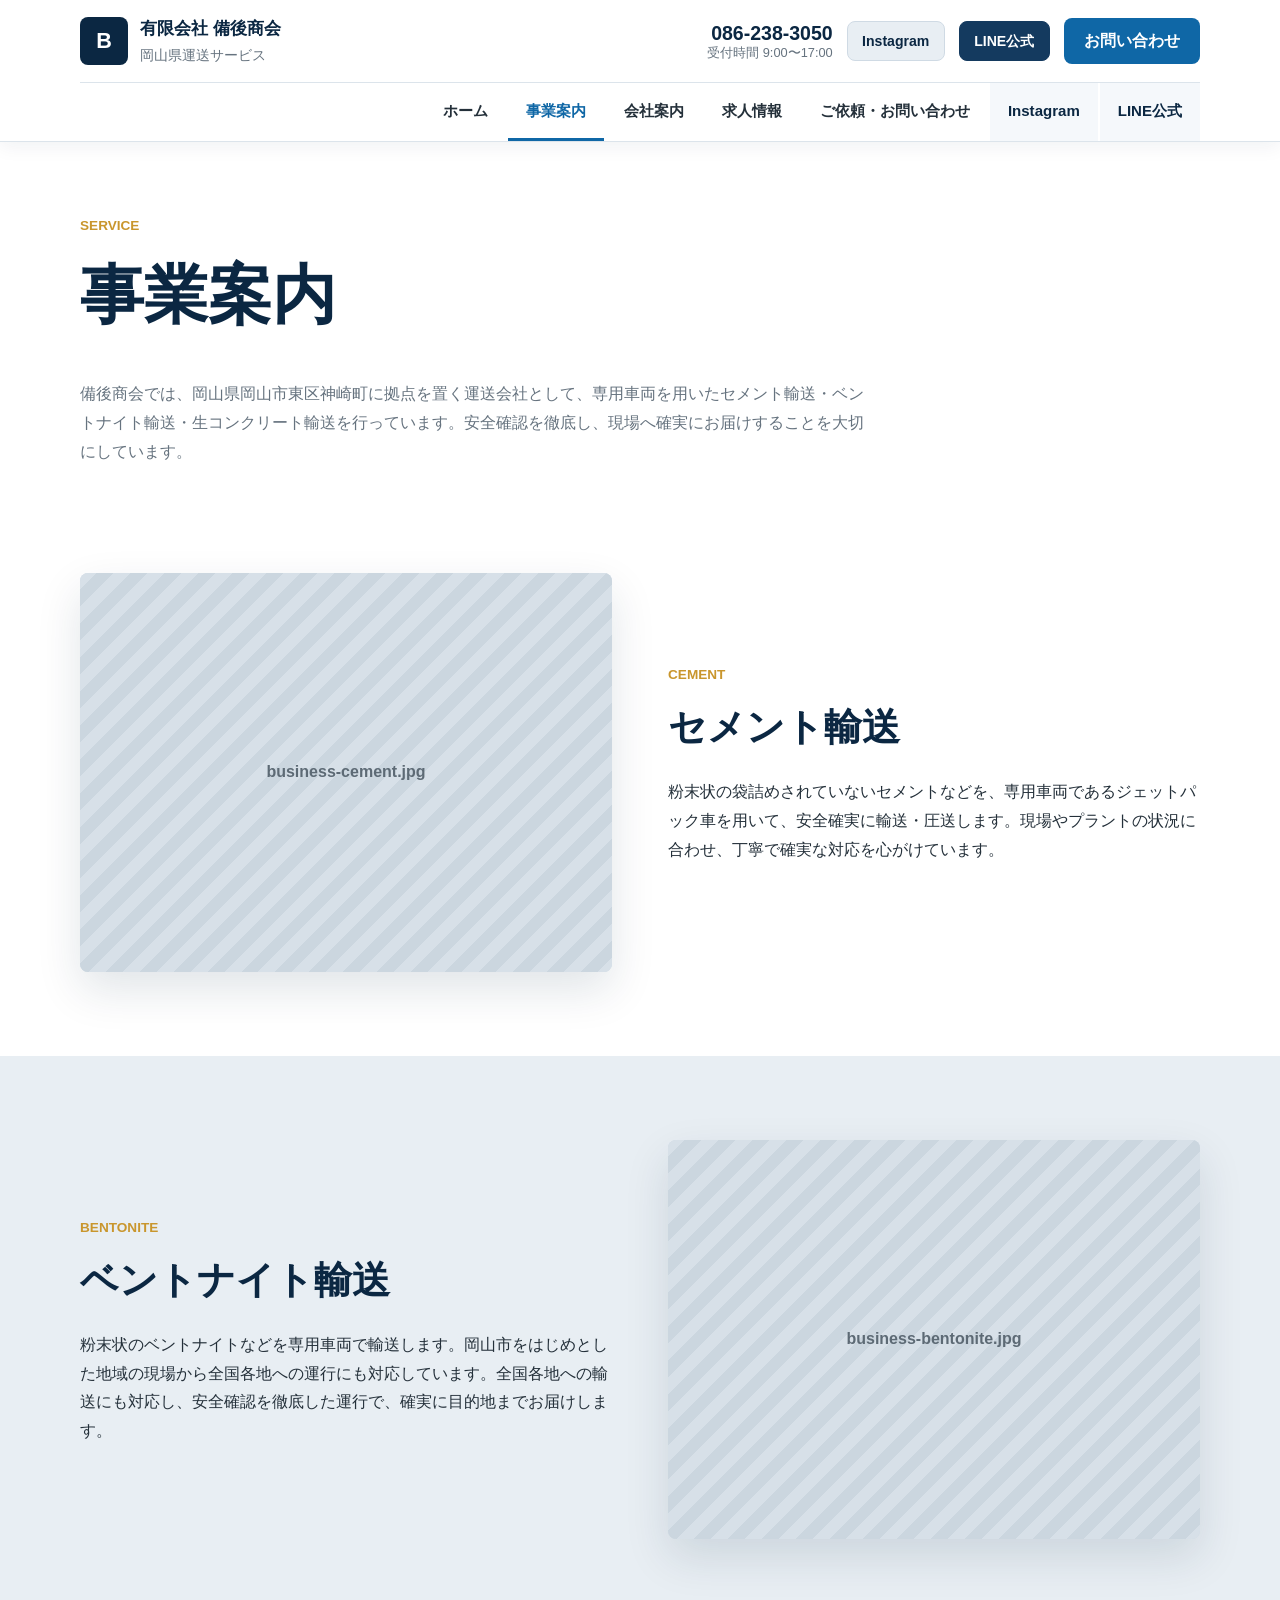
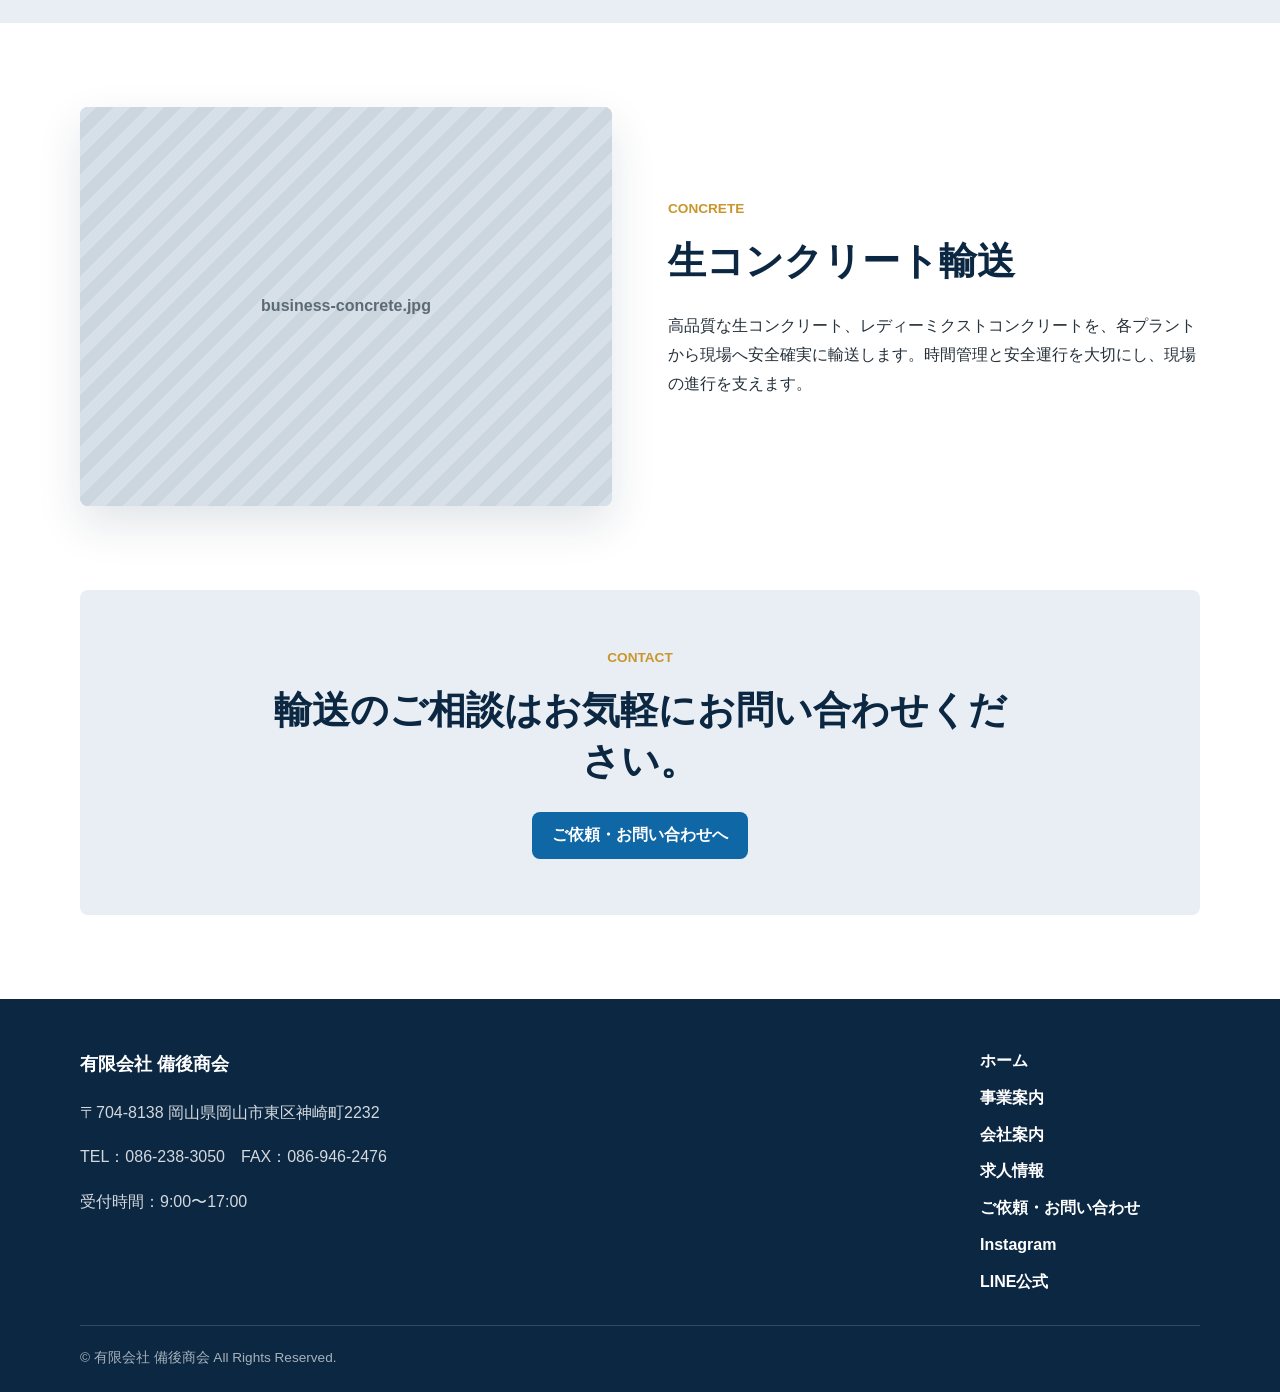
==== business.html @ 086ffa7c "Initial commit for Bingo Shokai website" ====
<!doctype html>
<html lang="ja">
  <head>
    <meta charset="utf-8">
    <meta name="viewport" content="width=device-width, initial-scale=1">
    <title>事業案内｜セメント輸送・ベントナイト輸送・生コンクリート輸送｜有限会社備後商会</title>
    <meta name="description" content="有限会社備後商会の事業案内ページです。専用車両によるセメント輸送、ベントナイト輸送、生コンクリート輸送を安全確実に行っています。">
    <meta property="og:site_name" content="有限会社備後商会">
    <meta property="og:type" content="website">
    <meta property="og:locale" content="ja_JP">
    <meta property="og:title" content="事業案内｜セメント輸送・ベントナイト輸送・生コンクリート輸送｜有限会社備後商会">
    <meta property="og:description" content="有限会社備後商会の事業案内ページです。専用車両によるセメント輸送、ベントナイト輸送、生コンクリート輸送を安全確実に行っています。">
    <meta property="og:image" content="/images/ogp.jpg">
    <meta name="twitter:card" content="summary_large_image">
    <link rel="stylesheet" href="assets/styles.css">
    <script>
      // SNSリンク設定: URL確定後に "#" を実際のURLへ差し替えてください。
      const INSTAGRAM_URL = "#";
      const LINE_URL = "#";
      window.SOCIAL_LINKS = { INSTAGRAM_URL, LINE_URL };
    </script>
  </head>
  <body>
    <header class="site-header">
      <div class="header-top">
        <a class="brand" href="index.html" aria-label="有限会社 備後商会 ホーム">
          <span class="brand-mark">B</span>
          <span><span class="brand-name">有限会社 備後商会</span><span class="brand-sub">岡山県運送サービス</span></span>
        </a>
        <div class="header-actions">
          <a class="phone-link" href="tel:0862383050"><span class="phone-number">086-238-3050</span><span class="hours">受付時間 9:00〜17:00</span></a>
          <a class="btn btn-social" href="#" data-social="instagram">Instagram</a>
          <a class="btn btn-social btn-line" href="#" data-social="line">LINE公式</a>
          <a class="btn btn-primary" href="contact.html">お問い合わせ</a>
          <button class="menu-toggle" type="button" aria-label="メニューを開く" aria-controls="global-nav" aria-expanded="false"><span></span><span></span><span></span></button>
        </div>
      </div>
      <nav id="global-nav" class="global-nav" aria-label="グローバルナビゲーション">
        <a href="index.html">ホーム</a>
        <a class="is-active" href="business.html">事業案内</a>
        <a href="company.html">会社案内</a>
        <a href="recruit.html">求人情報</a>
        <a href="contact.html">ご依頼・お問い合わせ</a>
        <a class="nav-social" href="#" data-social="instagram">Instagram</a>
        <a class="nav-social" href="#" data-social="line">LINE公式</a>
      </nav>
    </header>

    <main>
      <section class="page-hero">
        <p class="section-kicker">SERVICE</p>
        <h1>事業案内</h1>
        <p>備後商会では、岡山県岡山市東区神崎町に拠点を置く運送会社として、専用車両を用いたセメント輸送・ベントナイト輸送・生コンクリート輸送を行っています。安全確認を徹底し、現場へ確実にお届けすることを大切にしています。</p>
      </section>

      <section id="cement" class="section service-detail">
        <figure class="photo-block">
          <!-- 写真差し替え: public/images/business-cement.jpg（ジェットパック車や現場写真） -->
          <img decoding="async" loading="lazy" src="public/images/business-cement.jpg" alt="セメント輸送を行うジェットパック車のイメージ" onerror="this.closest('.photo-block').classList.add('is-missing'); this.remove();">
          <figcaption>business-cement.jpg</figcaption>
        </figure>
        <div>
          <p class="section-kicker">CEMENT</p>
          <h2>セメント輸送</h2>
          <p>粉末状の袋詰めされていないセメントなどを、専用車両であるジェットパック車を用いて、安全確実に輸送・圧送します。現場やプラントの状況に合わせ、丁寧で確実な対応を心がけています。</p>
        </div>
      </section>

      <section id="bentonite" class="section section-muted service-detail service-detail-reverse">
        <figure class="photo-block">
          <!-- 写真差し替え: public/images/business-bentonite.jpg（専用車両や輸送風景） -->
          <img decoding="async" loading="lazy" src="public/images/business-bentonite.jpg" alt="ベントナイト輸送を行う専用車両のイメージ" onerror="this.closest('.photo-block').classList.add('is-missing'); this.remove();">
          <figcaption>business-bentonite.jpg</figcaption>
        </figure>
        <div>
          <p class="section-kicker">BENTONITE</p>
          <h2>ベントナイト輸送</h2>
          <p>粉末状のベントナイトなどを専用車両で輸送します。岡山市をはじめとした地域の現場から全国各地への運行にも対応しています。全国各地への輸送にも対応し、安全確認を徹底した運行で、確実に目的地までお届けします。</p>
        </div>
      </section>

      <section id="concrete" class="section service-detail">
        <figure class="photo-block">
          <!-- 写真差し替え: public/images/business-concrete.jpg（ミキサー車や現場搬入風景） -->
          <img decoding="async" loading="lazy" src="public/images/business-concrete.jpg" alt="生コンクリート輸送を行うミキサー車のイメージ" onerror="this.closest('.photo-block').classList.add('is-missing'); this.remove();">
          <figcaption>business-concrete.jpg</figcaption>
        </figure>
        <div>
          <p class="section-kicker">CONCRETE</p>
          <h2>生コンクリート輸送</h2>
          <p>高品質な生コンクリート、レディーミクストコンクリートを、各プラントから現場へ安全確実に輸送します。時間管理と安全運行を大切にし、現場の進行を支えます。</p>
        </div>
      </section>

      <section class="section final-cta">
        <p class="section-kicker">CONTACT</p>
        <h2>輸送のご相談はお気軽にお問い合わせください。</h2>
        <a class="btn btn-primary" href="contact.html">ご依頼・お問い合わせへ</a>
      </section>
    </main>

    <footer class="site-footer">
      <div class="footer-inner">
        <div>
          <p class="footer-brand">有限会社 備後商会</p>
          <p>〒704-8138 岡山県岡山市東区神崎町2232</p>
          <p>TEL：086-238-3050　FAX：086-946-2476</p>
          <p>受付時間：9:00〜17:00</p>
        </div>
        <nav class="footer-nav" aria-label="フッターナビゲーション">
          <a href="index.html">ホーム</a><a href="business.html">事業案内</a><a href="company.html">会社案内</a><a href="recruit.html">求人情報</a><a href="contact.html">ご依頼・お問い合わせ</a><a href="#" data-social="instagram">Instagram</a><a href="#" data-social="line">LINE公式</a>
        </nav>
      </div>
      <p class="copyright">© 有限会社 備後商会 All Rights Reserved.</p>
    </footer>
    <div class="mobile-quick-actions" aria-label="スマホ用お問い合わせ"><a href="tel:0862383050">電話する</a><a href="contact.html">お問い合わせ</a></div>
    <script src="assets/script.js"></script>
  </body>
</html>
---- assets/styles.css ----
:root {
  --navy: #0b2742;
  --navy-soft: #143a5f;
  --blue-gray: #e8eef3;
  --blue-gray-strong: #cfdae4;
  --ink: #24303a;
  --muted: #66737f;
  --line: #dce4eb;
  --white: #ffffff;
  --cta: #0f67a6;
  --accent: #c9962d;
  --shadow: 0 18px 45px rgba(11, 39, 66, 0.12);
  --radius: 8px;
  --max: 1120px;
}

* {
  box-sizing: border-box;
}

body {
  margin: 0;
  color: var(--ink);
  font-family: -apple-system, BlinkMacSystemFont, "Hiragino Sans", "Yu Gothic", "Yu Gothic UI", "Noto Sans JP", sans-serif;
  line-height: 1.8;
  background: var(--white);
  padding-bottom: 0;
}

img {
  display: block;
  max-width: 100%;
}

a {
  color: inherit;
  text-decoration: none;
}

p {
  margin: 0 0 1em;
}

h1,
h2,
h3 {
  color: var(--navy);
  line-height: 1.35;
  margin: 0 0 0.65em;
  letter-spacing: 0;
}

h1 {
  font-size: clamp(2.1rem, 5vw, 4.4rem);
  font-weight: 800;
}

h2 {
  font-size: clamp(1.7rem, 3vw, 2.6rem);
  font-weight: 800;
}

h3 {
  font-size: 1.22rem;
  font-weight: 800;
}

.site-header {
  position: sticky;
  top: 0;
  z-index: 50;
  background: rgba(255, 255, 255, 0.97);
  border-bottom: 1px solid var(--line);
  box-shadow: 0 5px 18px rgba(11, 39, 66, 0.06);
}

.header-top {
  width: min(100% - 32px, var(--max));
  min-height: 82px;
  margin: 0 auto;
  display: flex;
  align-items: center;
  justify-content: space-between;
  gap: 24px;
}

.brand {
  display: inline-flex;
  align-items: center;
  gap: 12px;
  min-width: 0;
}

.brand-mark {
  width: 48px;
  height: 48px;
  display: grid;
  place-items: center;
  flex: 0 0 48px;
  color: var(--white);
  background: var(--navy);
  border-radius: var(--radius);
  font-weight: 800;
  font-size: 1.35rem;
}

.brand-name,
.brand-sub {
  display: block;
}

.brand-name {
  font-weight: 800;
  color: var(--navy);
  font-size: 1.08rem;
}

.brand-sub {
  color: var(--muted);
  font-size: 0.86rem;
}

.header-actions {
  display: flex;
  align-items: center;
  gap: 14px;
}

.phone-link {
  display: flex;
  flex-direction: column;
  text-align: right;
  line-height: 1.25;
}

.phone-number {
  color: var(--navy);
  font-size: 1.22rem;
  font-weight: 800;
}

.hours {
  color: var(--muted);
  font-size: 0.8rem;
}

.btn {
  min-height: 46px;
  display: inline-flex;
  align-items: center;
  justify-content: center;
  gap: 8px;
  border-radius: var(--radius);
  border: 1px solid transparent;
  padding: 0.75rem 1.2rem;
  font-weight: 800;
  line-height: 1.3;
  transition: transform 0.2s ease, box-shadow 0.2s ease, background 0.2s ease;
}

.btn:hover {
  transform: translateY(-1px);
  box-shadow: 0 12px 28px rgba(11, 39, 66, 0.14);
}

.btn-primary {
  background: var(--cta);
  color: var(--white);
}

.btn-secondary {
  background: var(--white);
  color: var(--navy);
  border-color: var(--blue-gray-strong);
}

.btn-social {
  min-height: 40px;
  padding: 0.55rem 0.9rem;
  color: var(--navy);
  background: var(--blue-gray);
  border-color: var(--blue-gray-strong);
  font-size: 0.88rem;
}

.btn-line {
  color: var(--white);
  background: var(--navy-soft);
  border-color: var(--navy-soft);
}

.btn-light {
  background: var(--white);
  color: var(--navy);
}

.btn-outline-light {
  color: var(--white);
  border-color: rgba(255, 255, 255, 0.68);
  background: rgba(255, 255, 255, 0.08);
}

.global-nav {
  width: min(100% - 32px, var(--max));
  margin: 0 auto;
  display: flex;
  justify-content: flex-end;
  gap: 2px;
  border-top: 1px solid var(--line);
}

.global-nav a {
  color: var(--ink);
  font-weight: 800;
  padding: 14px 18px;
  border-bottom: 3px solid transparent;
  font-size: 0.94rem;
}

.global-nav a:hover,
.global-nav a.is-active {
  color: var(--cta);
  border-bottom-color: var(--cta);
}

.global-nav a.nav-social {
  color: var(--navy);
  background: #f5f8fb;
}

.menu-toggle {
  display: none;
  width: 46px;
  height: 46px;
  border: 1px solid var(--line);
  border-radius: var(--radius);
  background: var(--white);
  padding: 11px;
}

.menu-toggle span {
  display: block;
  height: 2px;
  background: var(--navy);
  margin: 5px 0;
}

.hero {
  position: relative;
  min-height: min(720px, calc(100vh - 80px));
  display: flex;
  align-items: center;
  overflow: hidden;
  background: var(--navy);
}

.hero-image,
.hero-overlay,
.hero-placeholder {
  position: absolute;
  inset: 0;
}

.hero-image {
  width: 100%;
  height: 100%;
  object-fit: cover;
}

.hero-overlay {
  background: linear-gradient(90deg, rgba(8, 31, 53, 0.88), rgba(8, 31, 53, 0.6), rgba(8, 31, 53, 0.26));
}

.hero-placeholder {
  display: none;
  align-items: center;
  justify-content: center;
  color: rgba(255, 255, 255, 0.34);
  font-weight: 800;
  font-size: clamp(1.5rem, 6vw, 4rem);
  background: repeating-linear-gradient(135deg, #2c3741 0 14px, #33414c 14px 28px);
}

.hero.is-missing .hero-placeholder {
  display: flex;
}

.hero-content {
  position: relative;
  width: min(100% - 32px, var(--max));
  margin: 0 auto;
  padding: 88px 0 104px;
  color: var(--white);
}

.hero-content h1 {
  color: var(--white);
  max-width: 780px;
}

.hero-lead {
  max-width: 720px;
  font-size: 1.04rem;
}

.eyebrow,
.section-kicker {
  color: var(--accent);
  font-weight: 900;
  letter-spacing: 0;
  margin: 0 0 0.85rem;
  font-size: 0.85rem;
}

.hero-buttons,
.cta-buttons {
  display: flex;
  flex-wrap: wrap;
  gap: 12px;
  margin-top: 28px;
}

.section {
  width: min(100% - 32px, var(--max));
  margin: 0 auto;
  padding: 84px 0;
}

.section-muted {
  width: 100%;
  max-width: none;
  background: var(--blue-gray);
  padding-left: max(16px, calc((100% - var(--max)) / 2));
  padding-right: max(16px, calc((100% - var(--max)) / 2));
}

.section-heading {
  max-width: 760px;
  margin-bottom: 34px;
}

.section-heading p:last-child {
  color: var(--muted);
}

.two-column,
.cta-split,
.service-detail,
.page-hero-photo,
.contact-layout {
  display: grid;
  grid-template-columns: minmax(0, 1fr) minmax(0, 1fr);
  gap: 46px;
  align-items: center;
}

.align-start {
  align-items: start;
}

.text-link {
  display: inline-flex;
  align-items: center;
  color: var(--cta);
  font-weight: 800;
  border-bottom: 2px solid var(--cta);
  padding-bottom: 3px;
}

.photo-block,
.card-photo {
  position: relative;
  overflow: hidden;
  border-radius: var(--radius);
  background: var(--blue-gray-strong);
  box-shadow: var(--shadow);
  margin: 0;
}

.photo-block {
  aspect-ratio: 4 / 3;
}

.card-photo {
  aspect-ratio: 16 / 10;
  box-shadow: none;
  border-radius: var(--radius) var(--radius) 0 0;
}

.photo-block img,
.card-photo img {
  width: 100%;
  height: 100%;
  object-fit: cover;
}

.photo-block figcaption,
.card-photo figcaption {
  position: absolute;
  inset: 0;
  display: none;
  align-items: center;
  justify-content: center;
  color: #5d6a75;
  font-weight: 800;
  background: repeating-linear-gradient(135deg, #d7e0e8 0 12px, #cbd6df 12px 24px);
}

.photo-block.is-missing figcaption,
.card-photo.is-missing figcaption {
  display: flex;
}

.card-grid {
  display: grid;
  grid-template-columns: repeat(3, minmax(0, 1fr));
  gap: 24px;
}

.service-card,
.simple-card,
.reason-card,
.tel-card,
.contact-choice-card {
  background: var(--white);
  border: 1px solid var(--line);
  border-radius: var(--radius);
  box-shadow: var(--shadow);
}

.service-card {
  overflow: hidden;
}

.card-body,
.simple-card,
.reason-card,
.tel-card,
.contact-choice-card {
  padding: 24px;
}

.card-body p,
.simple-card p,
.reason-card p {
  color: var(--muted);
}

.reason-grid {
  display: grid;
  grid-template-columns: repeat(3, minmax(0, 1fr));
  gap: 24px;
}

.reason-icon {
  display: inline-grid;
  place-items: center;
  width: 48px;
  height: 48px;
  margin-bottom: 16px;
  border-radius: var(--radius);
  background: var(--blue-gray);
  color: var(--navy);
  font-weight: 900;
}

.cta-split {
  background: var(--navy);
  color: var(--white);
  border-radius: var(--radius);
  padding: 46px;
  margin-top: 34px;
  margin-bottom: 84px;
}

.cta-split h2,
.cta-split p {
  color: var(--white);
}

.cta-split .photo-block {
  box-shadow: none;
}

.final-cta {
  text-align: center;
  background: var(--blue-gray);
  border-radius: var(--radius);
  padding: 56px 24px;
  margin-bottom: 84px;
}

.final-cta h2 {
  max-width: 760px;
  margin-left: auto;
  margin-right: auto;
}

.final-cta p {
  max-width: 680px;
  margin-left: auto;
  margin-right: auto;
}

.final-cta .cta-buttons,
.final-cta .btn {
  justify-content: center;
}

.page-hero {
  width: min(100% - 32px, var(--max));
  margin: 0 auto;
  padding: 72px 0 48px;
}

.page-hero + .section {
  padding-top: 42px;
}

.page-hero > p:not(.section-kicker),
.page-hero-photo > div > p:not(.section-kicker) {
  max-width: 790px;
  color: var(--muted);
}

.page-copy {
  color: var(--navy) !important;
  font-size: clamp(1.35rem, 3vw, 2rem);
  font-weight: 800;
  margin-bottom: 0.5em;
}

.service-detail {
  gap: 56px;
}

.service-detail-reverse .photo-block {
  order: 2;
}

.info-table {
  width: 100%;
  border-collapse: collapse;
  background: var(--white);
  border: 1px solid var(--line);
  border-radius: var(--radius);
  overflow: hidden;
  box-shadow: var(--shadow);
}

.info-table th,
.info-table td {
  padding: 18px 20px;
  border-bottom: 1px solid var(--line);
  text-align: left;
  vertical-align: top;
}

.info-table th {
  width: 32%;
  color: var(--navy);
  background: #f6f9fb;
  font-weight: 800;
}

.info-table tr:last-child th,
.info-table tr:last-child td {
  border-bottom: 0;
}

.map-placeholder {
  min-height: 360px;
  display: grid;
  place-items: center;
  color: #5d6a75;
  font-weight: 800;
  border: 1px solid var(--blue-gray-strong);
  border-radius: var(--radius);
  background: repeating-linear-gradient(135deg, #f7f9fb 0 16px, #e2eaf1 16px 32px);
}

.recruit-point-grid {
  grid-template-columns: repeat(2, minmax(0, 1fr));
}

.recruit-table {
  max-width: var(--max);
  margin: 0 auto;
}

.recruit-apply {
  margin-top: 0;
}

.note {
  color: rgba(255, 255, 255, 0.82) !important;
  margin-top: 14px;
}

.contact-layout {
  align-items: start;
}

.contact-form {
  display: grid;
  gap: 18px;
  padding: 30px;
  background: var(--white);
  border: 1px solid var(--line);
  border-radius: var(--radius);
  box-shadow: var(--shadow);
}

.form-row {
  display: grid;
  gap: 8px;
}

label {
  color: var(--navy);
  font-weight: 800;
}

input,
textarea {
  width: 100%;
  border: 1px solid var(--blue-gray-strong);
  border-radius: var(--radius);
  padding: 0.9rem 1rem;
  font: inherit;
  color: var(--ink);
  background: #fbfdfe;
}

input:focus,
textarea:focus {
  outline: 3px solid rgba(15, 103, 166, 0.2);
  border-color: var(--cta);
}

.form-submit {
  width: fit-content;
  min-width: 180px;
  margin-top: 8px;
}

.contact-side {
  display: grid;
  gap: 22px;
}

.contact-choice-card h2,
.tel-card h2 {
  font-size: 1.45rem;
}

.tel-large {
  display: inline-block;
  color: var(--cta);
  font-size: clamp(1.6rem, 4vw, 2.2rem);
  font-weight: 900;
  margin: 6px 0 4px;
}

.contact-choice-list {
  display: grid;
  gap: 12px;
}

.contact-choice {
  display: grid;
  gap: 2px;
  padding: 16px;
  border: 1px solid var(--line);
  border-radius: var(--radius);
  background: #f8fbfd;
}

.contact-choice:hover {
  border-color: var(--cta);
  box-shadow: 0 10px 22px rgba(11, 39, 66, 0.1);
}

.contact-choice span {
  color: var(--muted);
  font-size: 0.86rem;
  font-weight: 800;
}

.contact-choice strong {
  color: var(--navy);
  font-size: 1.08rem;
}

.contact-choice small {
  color: var(--muted);
  line-height: 1.6;
}

.site-footer {
  background: var(--navy);
  color: rgba(255, 255, 255, 0.82);
  padding: 48px 0 22px;
}

.footer-inner {
  width: min(100% - 32px, var(--max));
  margin: 0 auto;
  display: flex;
  justify-content: space-between;
  gap: 32px;
}

.footer-brand {
  color: var(--white);
  font-weight: 900;
  font-size: 1.15rem;
}

.footer-nav {
  display: grid;
  gap: 8px;
  min-width: 220px;
}

.footer-nav a {
  color: var(--white);
  font-weight: 800;
}

.copyright {
  width: min(100% - 32px, var(--max));
  margin: 28px auto 0;
  padding-top: 20px;
  border-top: 1px solid rgba(255, 255, 255, 0.16);
  color: rgba(255, 255, 255, 0.64);
  font-size: 0.85rem;
}

.mobile-quick-actions {
  display: none;
}

@media (max-width: 900px) {
  body {
    padding-bottom: 64px;
  }

  .header-top {
    min-height: 70px;
  }

  .brand-mark {
    width: 42px;
    height: 42px;
    flex-basis: 42px;
  }

  .brand-name {
    font-size: 0.98rem;
  }

  .brand-sub {
    font-size: 0.76rem;
  }

  .phone-link,
  .header-actions > .btn {
    display: none;
  }

  .menu-toggle {
    display: block;
  }

  .global-nav {
    display: none;
    width: 100%;
    padding: 8px 16px 16px;
    border-top: 1px solid var(--line);
    background: var(--white);
  }

  .site-header.is-open .global-nav {
    display: grid;
  }

  .global-nav a {
    padding: 13px 8px;
    border-bottom: 1px solid var(--line);
  }

  .global-nav a.nav-social {
    display: block;
    padding: 14px 12px;
    background: var(--blue-gray);
    border: 1px solid var(--line);
    border-radius: var(--radius);
    text-align: center;
  }

  .hero {
    min-height: auto;
  }

  .hero-overlay {
    background: rgba(8, 31, 53, 0.76);
  }

  .hero-content {
    padding: 72px 0 84px;
  }

  .hero-buttons,
  .cta-buttons {
    display: grid;
    grid-template-columns: 1fr;
  }

  .section,
  .page-hero {
    padding: 58px 0;
  }

  .section-muted {
    padding-top: 58px;
    padding-bottom: 58px;
  }

  .two-column,
  .cta-split,
  .service-detail,
  .page-hero-photo,
  .contact-layout {
    grid-template-columns: 1fr;
    gap: 28px;
  }

  .contact-side {
    order: -1;
  }

  .service-detail-reverse .photo-block {
    order: 0;
  }

  .card-grid,
  .reason-grid,
  .recruit-point-grid {
    grid-template-columns: 1fr;
  }

  .cta-split {
    width: calc(100% - 32px);
    padding: 30px 22px;
    margin-bottom: 58px;
  }

  .final-cta {
    margin-bottom: 58px;
  }

  .footer-inner {
    display: grid;
  }

  .mobile-quick-actions {
    position: fixed;
    left: 0;
    right: 0;
    bottom: 0;
    z-index: 70;
    display: grid;
    grid-template-columns: 1fr 1fr;
    background: var(--white);
    border-top: 1px solid var(--line);
    box-shadow: 0 -8px 22px rgba(11, 39, 66, 0.12);
  }

  .mobile-quick-actions a {
    min-height: 58px;
    display: grid;
    place-items: center;
    font-weight: 900;
    color: var(--white);
    background: var(--navy);
  }

  .mobile-quick-actions a + a {
    background: var(--cta);
  }
}

@media (max-width: 560px) {
  .header-top,
  .section,
  .page-hero,
  .footer-inner,
  .copyright {
    width: min(100% - 24px, var(--max));
  }

  .hero-content {
    width: min(100% - 24px, var(--max));
  }

  .btn {
    width: 100%;
    min-height: 48px;
    padding: 0.78rem 1rem;
  }

  .info-table,
  .info-table tbody,
  .info-table tr,
  .info-table th,
  .info-table td {
    display: block;
    width: 100%;
  }

  .info-table th {
    border-bottom: 0;
    padding-bottom: 6px;
  }

  .info-table td {
    padding-top: 6px;
  }

  .contact-form {
    padding: 22px 16px;
  }
}
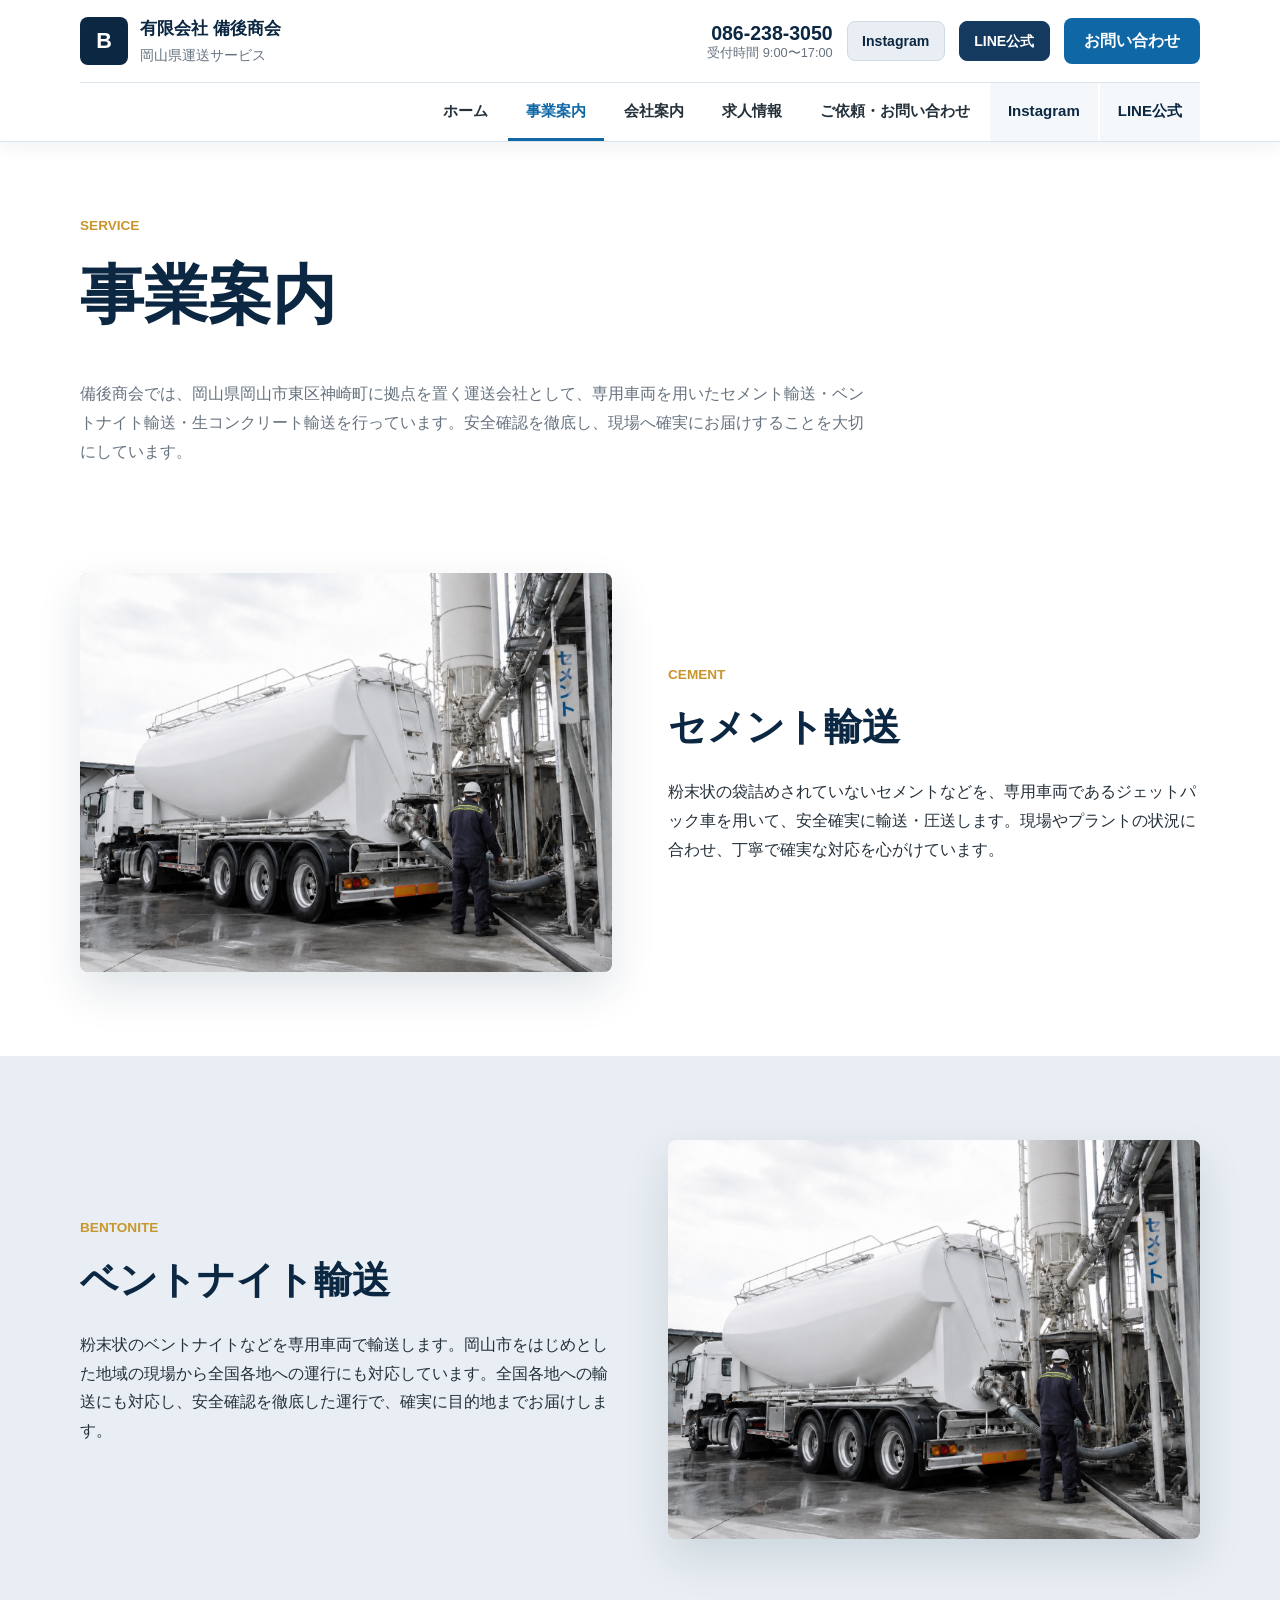
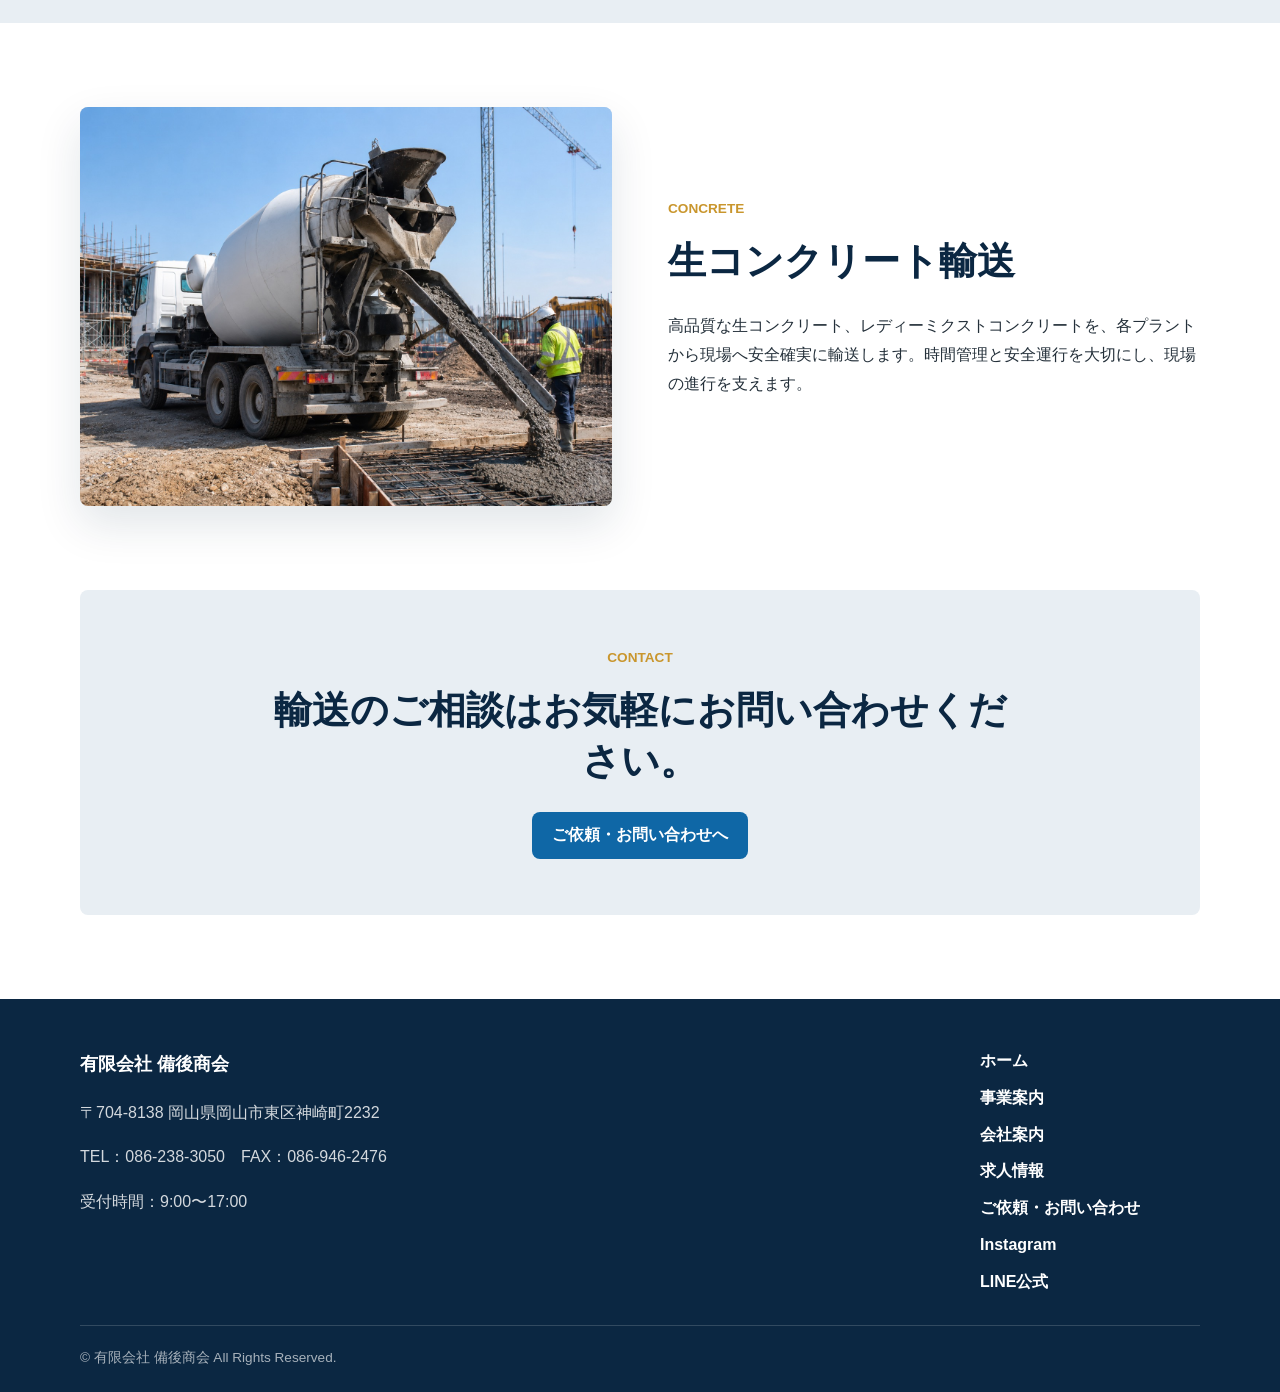
==== commit f21a67a4: "実写画像の表示に修正" ====
--- a/business.html
+++ b/business.html
@@ -10,7 +10,7 @@
     <meta property="og:locale" content="ja_JP">
     <meta property="og:title" content="事業案内｜セメント輸送・ベントナイト輸送・生コンクリート輸送｜有限会社備後商会">
     <meta property="og:description" content="有限会社備後商会の事業案内ページです。専用車両によるセメント輸送、ベントナイト輸送、生コンクリート輸送を安全確実に行っています。">
-    <meta property="og:image" content="/images/ogp.jpg">
+    <meta property="og:image" content="/public/images/ogp.jpg">
     <meta name="twitter:card" content="summary_large_image">
     <link rel="stylesheet" href="assets/styles.css">
     <script>
@@ -56,8 +56,7 @@
       <section id="cement" class="section service-detail">
         <figure class="photo-block">
           <!-- 写真差し替え: public/images/business-cement.jpg（ジェットパック車や現場写真） -->
-          <img decoding="async" loading="lazy" src="public/images/business-cement.jpg" alt="セメント輸送を行うジェットパック車のイメージ" onerror="this.closest('.photo-block').classList.add('is-missing'); this.remove();">
-          <figcaption>business-cement.jpg</figcaption>
+          <img decoding="async" loading="lazy" src="/public/images/business-cement.jpg" alt="セメント輸送を行うジェットパック車のイメージ">
         </figure>
         <div>
           <p class="section-kicker">CEMENT</p>
@@ -69,8 +68,7 @@
       <section id="bentonite" class="section section-muted service-detail service-detail-reverse">
         <figure class="photo-block">
           <!-- 写真差し替え: public/images/business-bentonite.jpg（専用車両や輸送風景） -->
-          <img decoding="async" loading="lazy" src="public/images/business-bentonite.jpg" alt="ベントナイト輸送を行う専用車両のイメージ" onerror="this.closest('.photo-block').classList.add('is-missing'); this.remove();">
-          <figcaption>business-bentonite.jpg</figcaption>
+          <img decoding="async" loading="lazy" src="/public/images/business-bentonite.jpg" alt="ベントナイト輸送を行う専用車両のイメージ">
         </figure>
         <div>
           <p class="section-kicker">BENTONITE</p>
@@ -82,8 +80,7 @@
       <section id="concrete" class="section service-detail">
         <figure class="photo-block">
           <!-- 写真差し替え: public/images/business-concrete.jpg（ミキサー車や現場搬入風景） -->
-          <img decoding="async" loading="lazy" src="public/images/business-concrete.jpg" alt="生コンクリート輸送を行うミキサー車のイメージ" onerror="this.closest('.photo-block').classList.add('is-missing'); this.remove();">
-          <figcaption>business-concrete.jpg</figcaption>
+          <img decoding="async" loading="lazy" src="/public/images/business-concrete.jpg" alt="生コンクリート輸送を行うミキサー車のイメージ">
         </figure>
         <div>
           <p class="section-kicker">CONCRETE</p>
--- a/assets/styles.css
+++ b/assets/styles.css
@@ -255,8 +255,7 @@
 }
 
 .hero-image,
-.hero-overlay,
-.hero-placeholder {
+.hero-overlay {
   position: absolute;
   inset: 0;
 }
@@ -269,20 +268,6 @@
 
 .hero-overlay {
   background: linear-gradient(90deg, rgba(8, 31, 53, 0.88), rgba(8, 31, 53, 0.6), rgba(8, 31, 53, 0.26));
-}
-
-.hero-placeholder {
-  display: none;
-  align-items: center;
-  justify-content: center;
-  color: rgba(255, 255, 255, 0.34);
-  font-weight: 800;
-  font-size: clamp(1.5rem, 6vw, 4rem);
-  background: repeating-linear-gradient(135deg, #2c3741 0 14px, #33414c 14px 28px);
-}
-
-.hero.is-missing .hero-placeholder {
-  display: flex;
 }
 
 .hero-content {
@@ -392,23 +377,6 @@
   width: 100%;
   height: 100%;
   object-fit: cover;
-}
-
-.photo-block figcaption,
-.card-photo figcaption {
-  position: absolute;
-  inset: 0;
-  display: none;
-  align-items: center;
-  justify-content: center;
-  color: #5d6a75;
-  font-weight: 800;
-  background: repeating-linear-gradient(135deg, #d7e0e8 0 12px, #cbd6df 12px 24px);
-}
-
-.photo-block.is-missing figcaption,
-.card-photo.is-missing figcaption {
-  display: flex;
 }
 
 .card-grid {
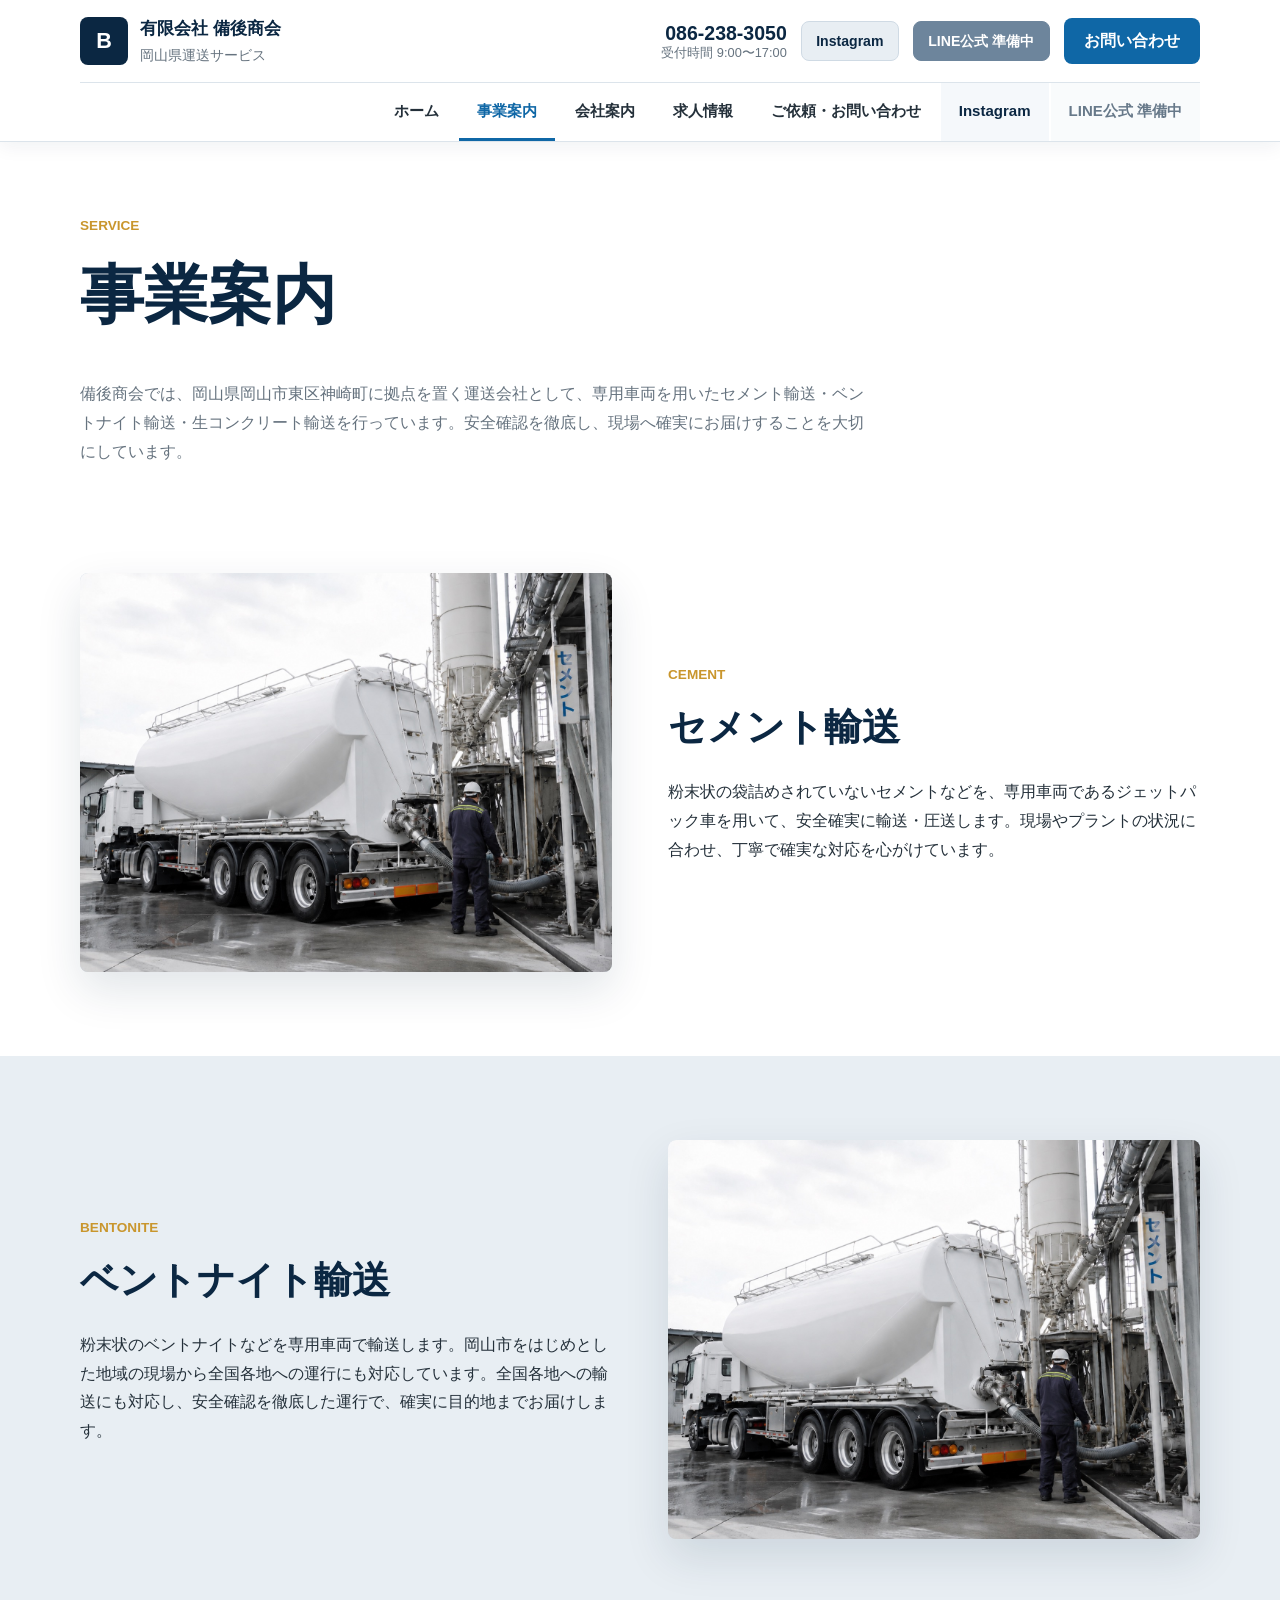
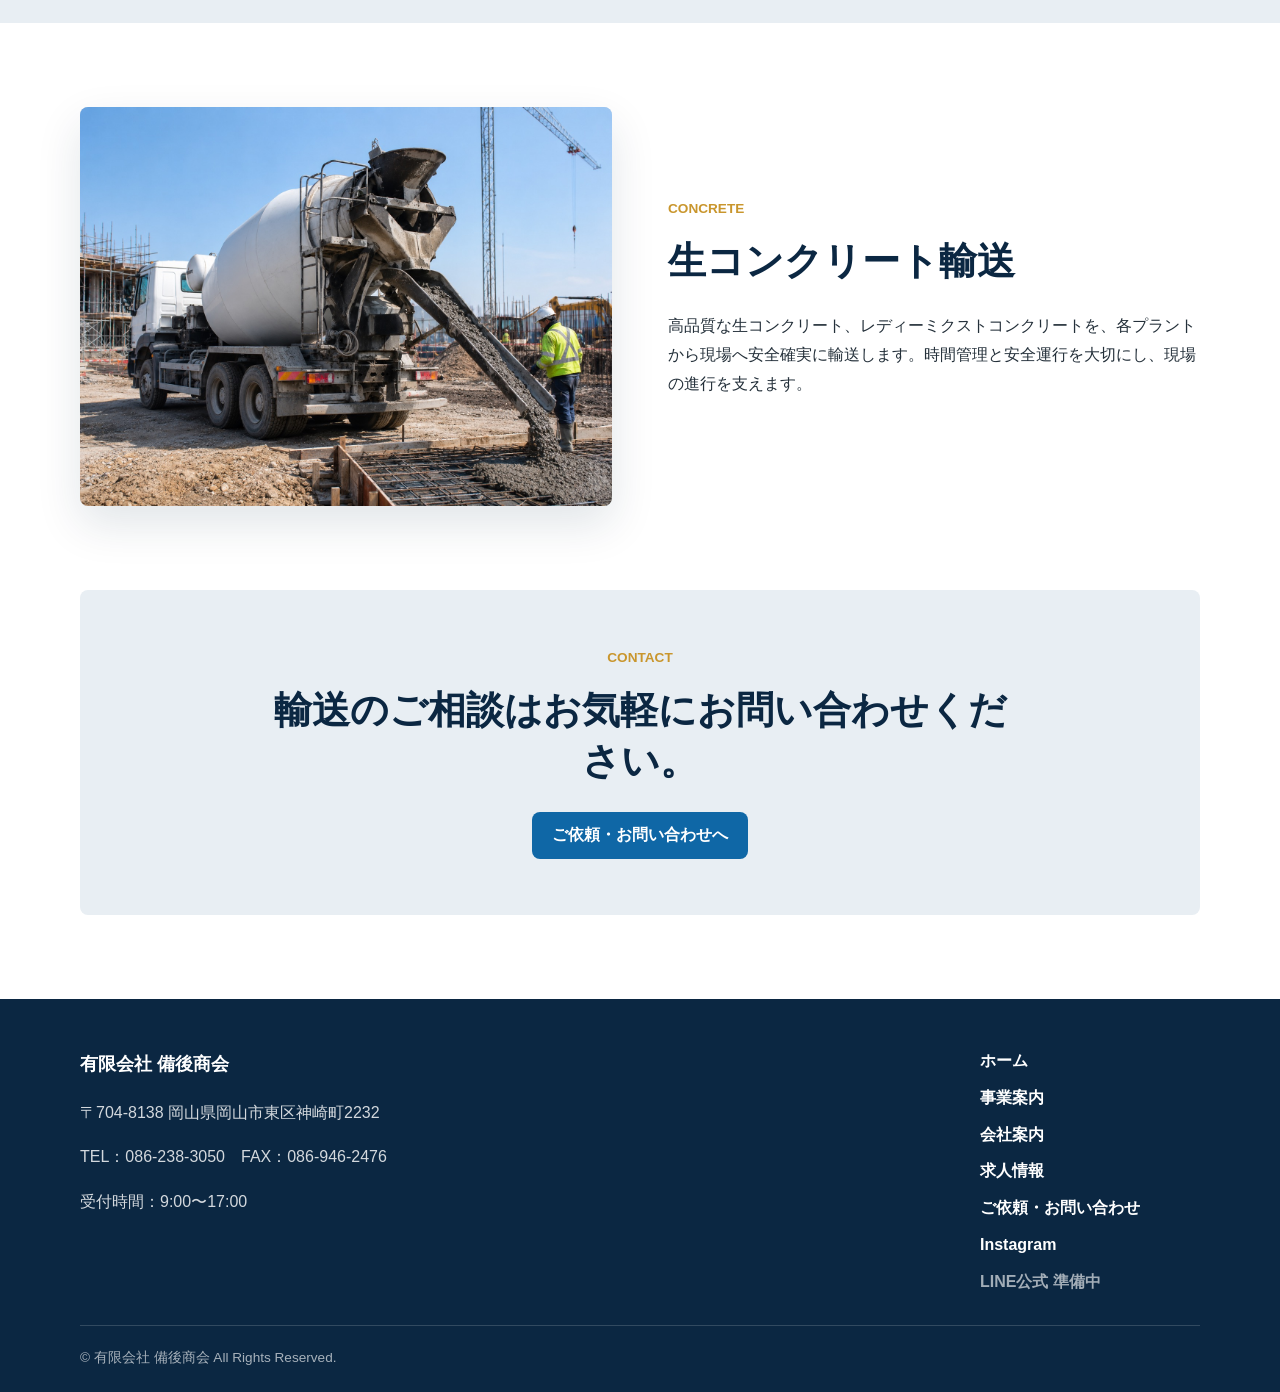
==== commit eb38a4d5: "InstagramリンクとSEO最終調整" ====
--- a/business.html
+++ b/business.html
@@ -3,19 +3,20 @@
   <head>
     <meta charset="utf-8">
     <meta name="viewport" content="width=device-width, initial-scale=1">
-    <title>事業案内｜セメント輸送・ベントナイト輸送・生コンクリート輸送｜有限会社備後商会</title>
-    <meta name="description" content="有限会社備後商会の事業案内ページです。専用車両によるセメント輸送、ベントナイト輸送、生コンクリート輸送を安全確実に行っています。">
-    <meta property="og:site_name" content="有限会社備後商会">
+    <title>事業案内｜有限会社 備後商会｜セメント輸送・ベントナイト輸送・生コンクリート輸送</title>
+    <meta name="description" content="有限会社備後商会の事業案内ページです。岡山県岡山市東区神崎町を拠点に、セメント輸送、ベントナイト輸送、生コンクリート輸送を安全確実に行っています。">
+    <meta property="og:site_name" content="有限会社 備後商会">
     <meta property="og:type" content="website">
     <meta property="og:locale" content="ja_JP">
-    <meta property="og:title" content="事業案内｜セメント輸送・ベントナイト輸送・生コンクリート輸送｜有限会社備後商会">
-    <meta property="og:description" content="有限会社備後商会の事業案内ページです。専用車両によるセメント輸送、ベントナイト輸送、生コンクリート輸送を安全確実に行っています。">
+    <meta property="og:title" content="有限会社 備後商会｜岡山県岡山市の運送会社">
+    <meta property="og:description" content="岡山県岡山市東区神崎町を拠点に、セメント輸送・ベントナイト輸送・生コンクリート輸送を行う有限会社備後商会の公式ホームページです。">
     <meta property="og:image" content="/public/images/ogp.jpg">
     <meta name="twitter:card" content="summary_large_image">
+    <link rel="canonical" href="https://bingo-shoukai-homepage.netlify.app/business.html">
     <link rel="stylesheet" href="assets/styles.css">
     <script>
       // SNSリンク設定: URL確定後に "#" を実際のURLへ差し替えてください。
-      const INSTAGRAM_URL = "#";
+      const INSTAGRAM_URL = "https://www.instagram.com/bingo_shoukai?igsh=MWdjNWZ2a3luMzBnZQ==";
       const LINE_URL = "#";
       window.SOCIAL_LINKS = { INSTAGRAM_URL, LINE_URL };
     </script>
@@ -29,8 +30,8 @@
         </a>
         <div class="header-actions">
           <a class="phone-link" href="tel:0862383050"><span class="phone-number">086-238-3050</span><span class="hours">受付時間 9:00〜17:00</span></a>
-          <a class="btn btn-social" href="#" data-social="instagram">Instagram</a>
-          <a class="btn btn-social btn-line" href="#" data-social="line">LINE公式</a>
+          <a class="btn btn-social" href="#" data-social="instagram" target="_blank" rel="noopener noreferrer">Instagram</a>
+          <a class="btn btn-social btn-line is-disabled" href="#" data-social="line" aria-disabled="true" tabindex="-1">LINE公式 準備中</a>
           <a class="btn btn-primary" href="contact.html">お問い合わせ</a>
           <button class="menu-toggle" type="button" aria-label="メニューを開く" aria-controls="global-nav" aria-expanded="false"><span></span><span></span><span></span></button>
         </div>
@@ -41,8 +42,8 @@
         <a href="company.html">会社案内</a>
         <a href="recruit.html">求人情報</a>
         <a href="contact.html">ご依頼・お問い合わせ</a>
-        <a class="nav-social" href="#" data-social="instagram">Instagram</a>
-        <a class="nav-social" href="#" data-social="line">LINE公式</a>
+        <a class="nav-social" href="#" data-social="instagram" target="_blank" rel="noopener noreferrer">Instagram</a>
+        <a class="nav-social is-disabled" href="#" data-social="line" aria-disabled="true" tabindex="-1">LINE公式 準備中</a>
       </nav>
     </header>
 
@@ -105,7 +106,7 @@
           <p>受付時間：9:00〜17:00</p>
         </div>
         <nav class="footer-nav" aria-label="フッターナビゲーション">
-          <a href="index.html">ホーム</a><a href="business.html">事業案内</a><a href="company.html">会社案内</a><a href="recruit.html">求人情報</a><a href="contact.html">ご依頼・お問い合わせ</a><a href="#" data-social="instagram">Instagram</a><a href="#" data-social="line">LINE公式</a>
+          <a href="index.html">ホーム</a><a href="business.html">事業案内</a><a href="company.html">会社案内</a><a href="recruit.html">求人情報</a><a href="contact.html">ご依頼・お問い合わせ</a><a href="#" data-social="instagram" target="_blank" rel="noopener noreferrer">Instagram</a><a href="#" data-social="line" aria-disabled="true" tabindex="-1" class="is-disabled">LINE公式 準備中</a>
         </nav>
       </div>
       <p class="copyright">© 有限会社 備後商会 All Rights Reserved.</p>
--- a/assets/styles.css
+++ b/assets/styles.css
@@ -189,6 +189,23 @@
   border-color: var(--navy-soft);
 }
 
+.is-disabled,
+[aria-disabled="true"] {
+  cursor: not-allowed;
+  opacity: 0.62;
+  box-shadow: none;
+}
+
+.btn.is-disabled:hover,
+[aria-disabled="true"]:hover {
+  transform: none;
+  box-shadow: none;
+}
+
+a[data-social="line"] {
+  pointer-events: none;
+}
+
 .btn-light {
   background: var(--white);
   color: var(--navy);
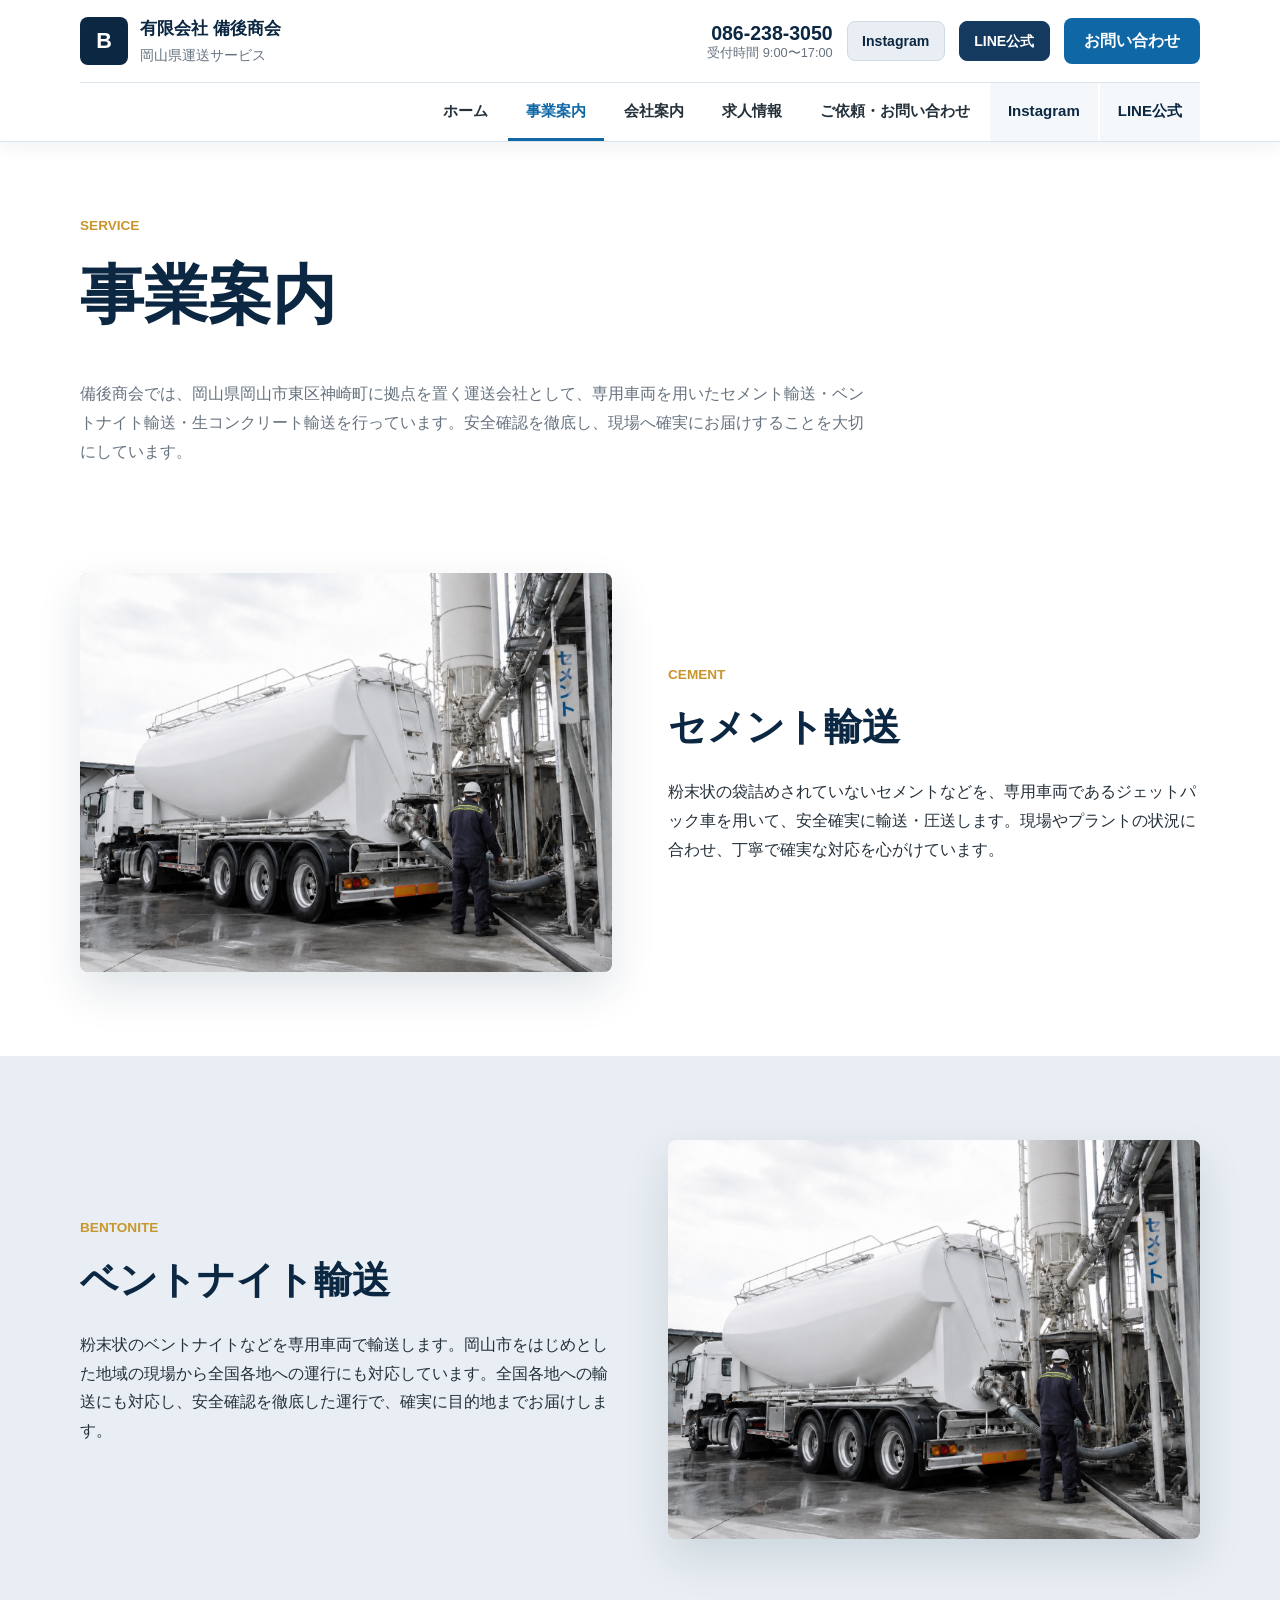
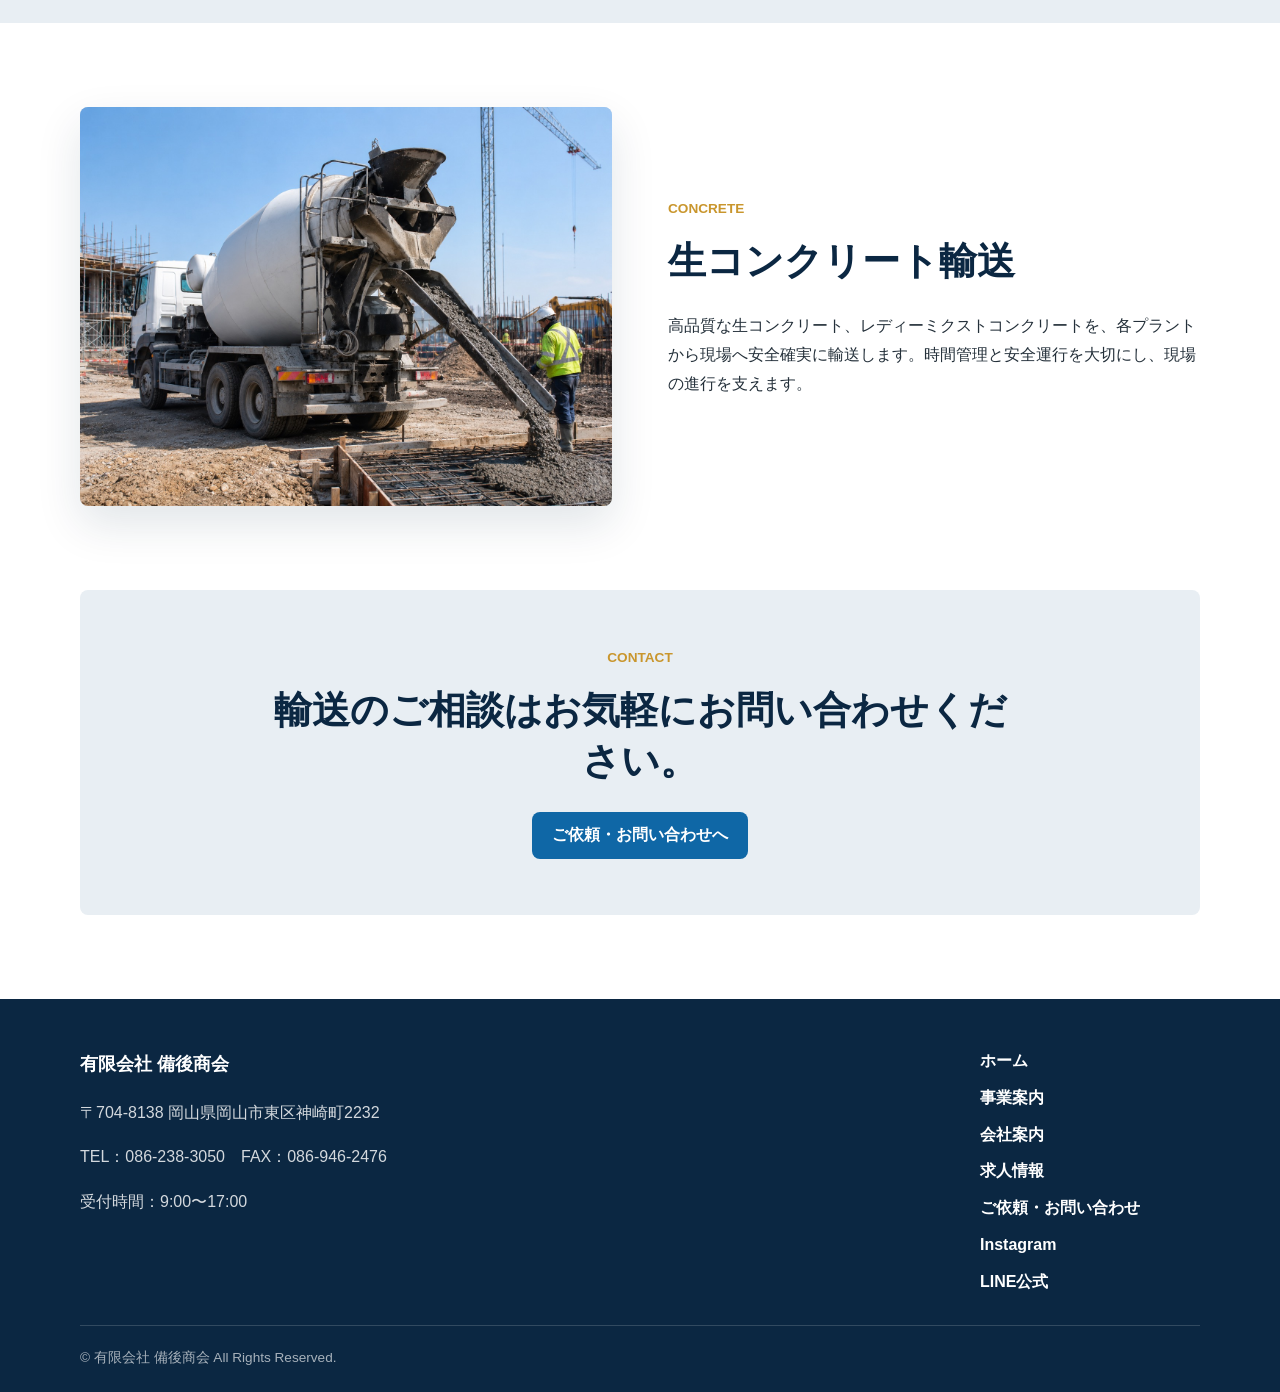
==== commit 37a43a9a: "LINE公式リンクを本番URLに差し替え" ====
--- a/business.html
+++ b/business.html
@@ -17,7 +17,7 @@
     <script>
       // SNSリンク設定: URL確定後に "#" を実際のURLへ差し替えてください。
       const INSTAGRAM_URL = "https://www.instagram.com/bingo_shoukai?igsh=MWdjNWZ2a3luMzBnZQ==";
-      const LINE_URL = "#";
+      const LINE_URL = "https://lin.ee/wEvdBQy";
       window.SOCIAL_LINKS = { INSTAGRAM_URL, LINE_URL };
     </script>
   </head>
@@ -31,7 +31,7 @@
         <div class="header-actions">
           <a class="phone-link" href="tel:0862383050"><span class="phone-number">086-238-3050</span><span class="hours">受付時間 9:00〜17:00</span></a>
           <a class="btn btn-social" href="#" data-social="instagram" target="_blank" rel="noopener noreferrer">Instagram</a>
-          <a class="btn btn-social btn-line is-disabled" href="#" data-social="line" aria-disabled="true" tabindex="-1">LINE公式 準備中</a>
+          <a class="btn btn-social btn-line" href="#" data-social="line" target="_blank" rel="noopener noreferrer">LINE公式</a>
           <a class="btn btn-primary" href="contact.html">お問い合わせ</a>
           <button class="menu-toggle" type="button" aria-label="メニューを開く" aria-controls="global-nav" aria-expanded="false"><span></span><span></span><span></span></button>
         </div>
@@ -43,7 +43,7 @@
         <a href="recruit.html">求人情報</a>
         <a href="contact.html">ご依頼・お問い合わせ</a>
         <a class="nav-social" href="#" data-social="instagram" target="_blank" rel="noopener noreferrer">Instagram</a>
-        <a class="nav-social is-disabled" href="#" data-social="line" aria-disabled="true" tabindex="-1">LINE公式 準備中</a>
+        <a class="nav-social" href="#" data-social="line" target="_blank" rel="noopener noreferrer">LINE公式</a>
       </nav>
     </header>
 
@@ -106,7 +106,7 @@
           <p>受付時間：9:00〜17:00</p>
         </div>
         <nav class="footer-nav" aria-label="フッターナビゲーション">
-          <a href="index.html">ホーム</a><a href="business.html">事業案内</a><a href="company.html">会社案内</a><a href="recruit.html">求人情報</a><a href="contact.html">ご依頼・お問い合わせ</a><a href="#" data-social="instagram" target="_blank" rel="noopener noreferrer">Instagram</a><a href="#" data-social="line" aria-disabled="true" tabindex="-1" class="is-disabled">LINE公式 準備中</a>
+          <a href="index.html">ホーム</a><a href="business.html">事業案内</a><a href="company.html">会社案内</a><a href="recruit.html">求人情報</a><a href="contact.html">ご依頼・お問い合わせ</a><a href="#" data-social="instagram" target="_blank" rel="noopener noreferrer">Instagram</a><a href="#" data-social="line"  target="_blank" rel="noopener noreferrer">LINE公式</a>
         </nav>
       </div>
       <p class="copyright">© 有限会社 備後商会 All Rights Reserved.</p>
--- a/assets/styles.css
+++ b/assets/styles.css
@@ -189,23 +189,6 @@
   border-color: var(--navy-soft);
 }
 
-.is-disabled,
-[aria-disabled="true"] {
-  cursor: not-allowed;
-  opacity: 0.62;
-  box-shadow: none;
-}
-
-.btn.is-disabled:hover,
-[aria-disabled="true"]:hover {
-  transform: none;
-  box-shadow: none;
-}
-
-a[data-social="line"] {
-  pointer-events: none;
-}
-
 .btn-light {
   background: var(--white);
   color: var(--navy);
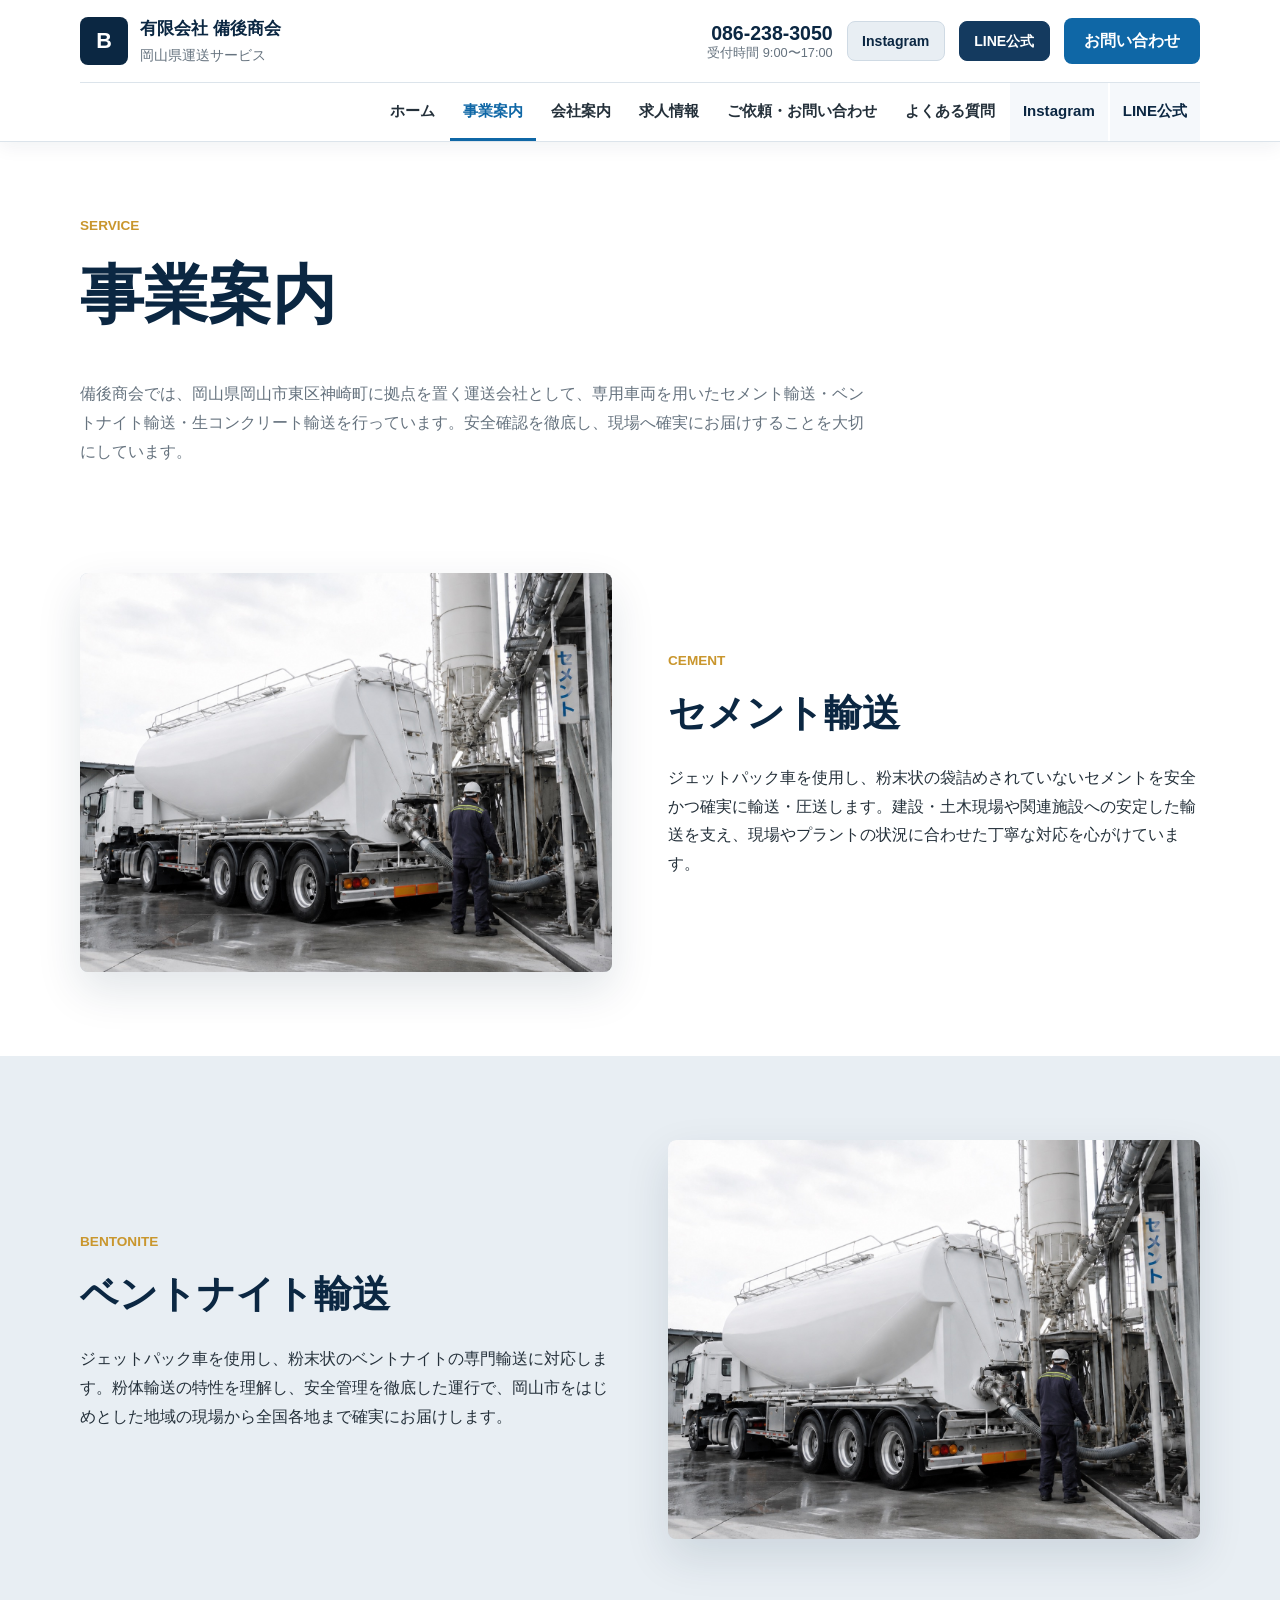
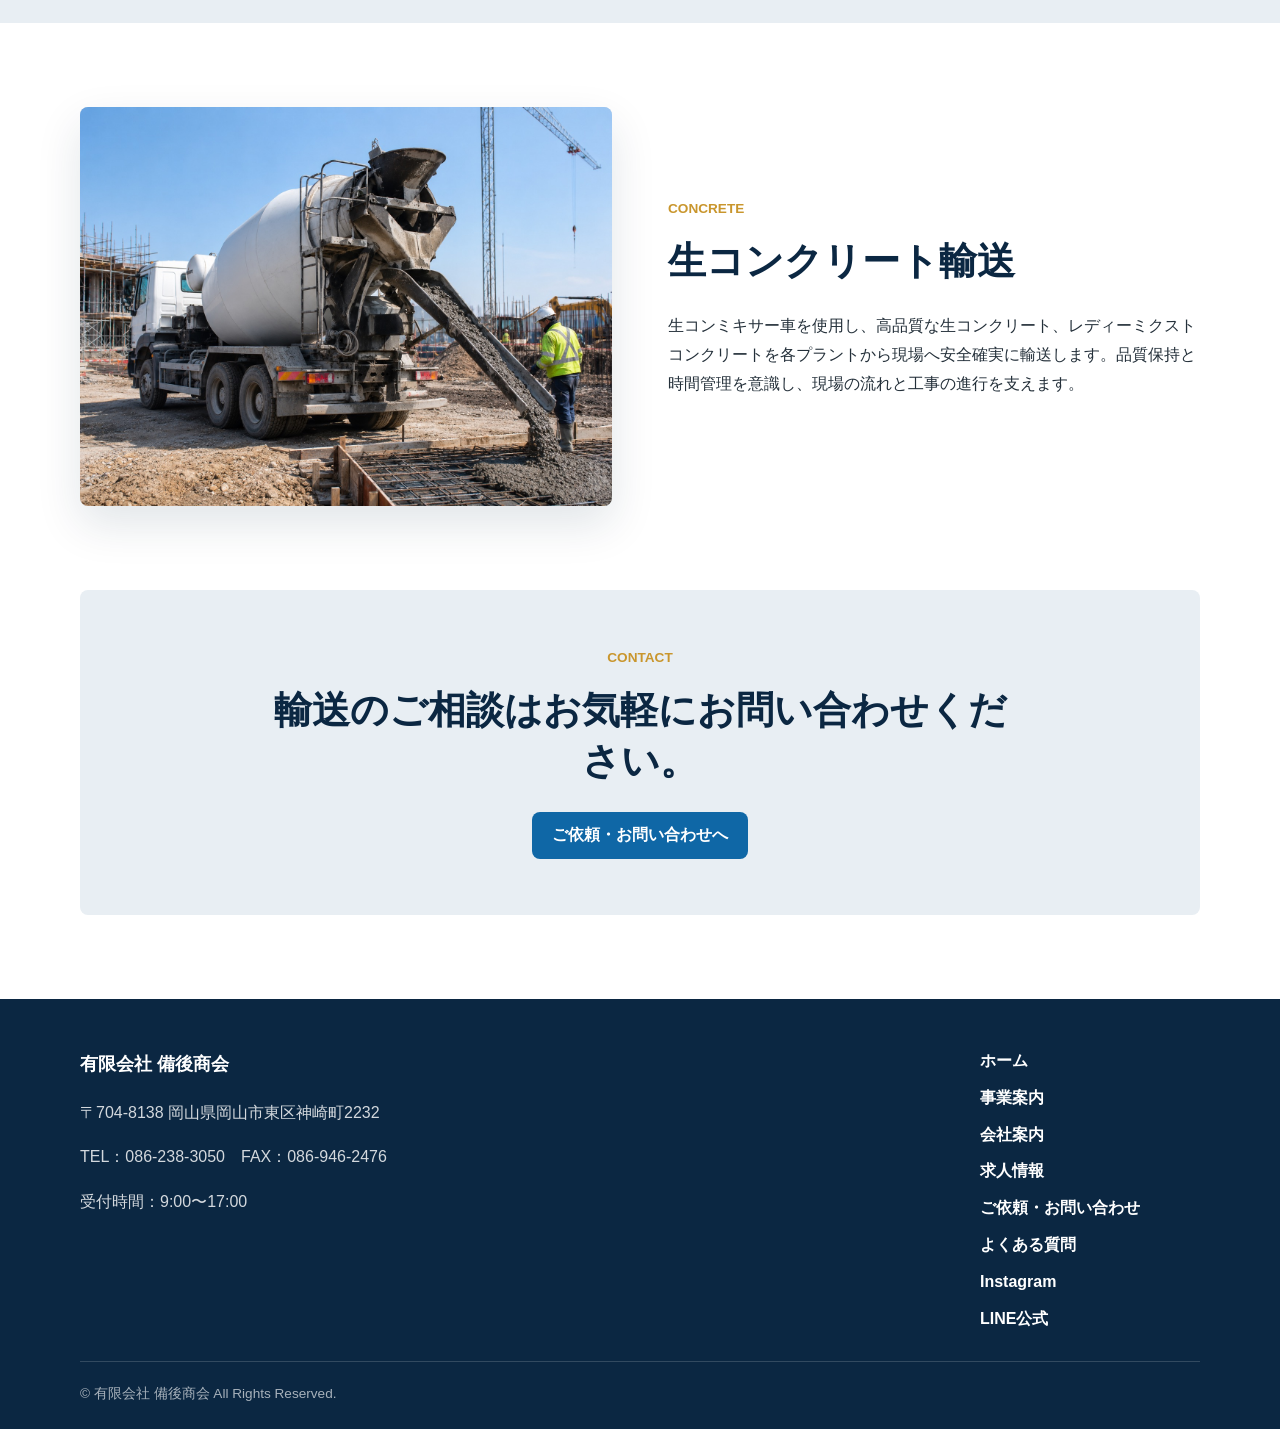
==== commit 7ebd2329: "AIO対策を追加" ====
--- a/business.html
+++ b/business.html
@@ -42,6 +42,7 @@
         <a href="company.html">会社案内</a>
         <a href="recruit.html">求人情報</a>
         <a href="contact.html">ご依頼・お問い合わせ</a>
+        <a href="faq.html">よくある質問</a>
         <a class="nav-social" href="#" data-social="instagram" target="_blank" rel="noopener noreferrer">Instagram</a>
         <a class="nav-social" href="#" data-social="line" target="_blank" rel="noopener noreferrer">LINE公式</a>
       </nav>
@@ -62,7 +63,7 @@
         <div>
           <p class="section-kicker">CEMENT</p>
           <h2>セメント輸送</h2>
-          <p>粉末状の袋詰めされていないセメントなどを、専用車両であるジェットパック車を用いて、安全確実に輸送・圧送します。現場やプラントの状況に合わせ、丁寧で確実な対応を心がけています。</p>
+          <p>ジェットパック車を使用し、粉末状の袋詰めされていないセメントを安全かつ確実に輸送・圧送します。建設・土木現場や関連施設への安定した輸送を支え、現場やプラントの状況に合わせた丁寧な対応を心がけています。</p>
         </div>
       </section>
 
@@ -74,7 +75,7 @@
         <div>
           <p class="section-kicker">BENTONITE</p>
           <h2>ベントナイト輸送</h2>
-          <p>粉末状のベントナイトなどを専用車両で輸送します。岡山市をはじめとした地域の現場から全国各地への運行にも対応しています。全国各地への輸送にも対応し、安全確認を徹底した運行で、確実に目的地までお届けします。</p>
+          <p>ジェットパック車を使用し、粉末状のベントナイトの専門輸送に対応します。粉体輸送の特性を理解し、安全管理を徹底した運行で、岡山市をはじめとした地域の現場から全国各地まで確実にお届けします。</p>
         </div>
       </section>
 
@@ -86,7 +87,7 @@
         <div>
           <p class="section-kicker">CONCRETE</p>
           <h2>生コンクリート輸送</h2>
-          <p>高品質な生コンクリート、レディーミクストコンクリートを、各プラントから現場へ安全確実に輸送します。時間管理と安全運行を大切にし、現場の進行を支えます。</p>
+          <p>生コンミキサー車を使用し、高品質な生コンクリート、レディーミクストコンクリートを各プラントから現場へ安全確実に輸送します。品質保持と時間管理を意識し、現場の流れと工事の進行を支えます。</p>
         </div>
       </section>
 
@@ -106,7 +107,7 @@
           <p>受付時間：9:00〜17:00</p>
         </div>
         <nav class="footer-nav" aria-label="フッターナビゲーション">
-          <a href="index.html">ホーム</a><a href="business.html">事業案内</a><a href="company.html">会社案内</a><a href="recruit.html">求人情報</a><a href="contact.html">ご依頼・お問い合わせ</a><a href="#" data-social="instagram" target="_blank" rel="noopener noreferrer">Instagram</a><a href="#" data-social="line"  target="_blank" rel="noopener noreferrer">LINE公式</a>
+          <a href="index.html">ホーム</a><a href="business.html">事業案内</a><a href="company.html">会社案内</a><a href="recruit.html">求人情報</a><a href="contact.html">ご依頼・お問い合わせ</a><a href="faq.html">よくある質問</a><a href="#" data-social="instagram" target="_blank" rel="noopener noreferrer">Instagram</a><a href="#" data-social="line"  target="_blank" rel="noopener noreferrer">LINE公式</a>
         </nav>
       </div>
       <p class="copyright">© 有限会社 備後商会 All Rights Reserved.</p>
--- a/assets/styles.css
+++ b/assets/styles.css
@@ -212,7 +212,7 @@
 .global-nav a {
   color: var(--ink);
   font-weight: 800;
-  padding: 14px 18px;
+  padding: 14px 13px;
   border-bottom: 3px solid transparent;
   font-size: 0.94rem;
 }
@@ -475,6 +475,37 @@
   justify-content: center;
 }
 
+.aio-summary .section-heading {
+  max-width: 900px;
+}
+
+.fact-list {
+  display: grid;
+  grid-template-columns: repeat(3, minmax(0, 1fr));
+  gap: 16px;
+  margin: 26px 0 0;
+}
+
+.fact-list div {
+  min-height: 120px;
+  padding: 22px;
+  border: 1px solid var(--line);
+  border-radius: var(--radius);
+  background: var(--white);
+  box-shadow: var(--shadow);
+}
+
+.fact-list dt {
+  color: var(--navy);
+  font-weight: 900;
+  margin-bottom: 8px;
+}
+
+.fact-list dd {
+  margin: 0;
+  color: var(--muted);
+}
+
 .page-hero {
   width: min(100% - 32px, var(--max));
   margin: 0 auto;
@@ -663,6 +694,30 @@
 .contact-choice small {
   color: var(--muted);
   line-height: 1.6;
+}
+
+.faq-section {
+  display: grid;
+  gap: 16px;
+  padding-top: 36px;
+}
+
+.faq-item {
+  padding: 24px;
+  border: 1px solid var(--line);
+  border-radius: var(--radius);
+  background: var(--white);
+  box-shadow: var(--shadow);
+}
+
+.faq-item h2 {
+  font-size: 1.22rem;
+  margin-bottom: 0.45em;
+}
+
+.faq-item p {
+  color: var(--muted);
+  margin-bottom: 0;
 }
 
 .site-footer {
@@ -814,6 +869,7 @@
 
   .card-grid,
   .reason-grid,
+  .fact-list,
   .recruit-point-grid {
     grid-template-columns: 1fr;
   }
